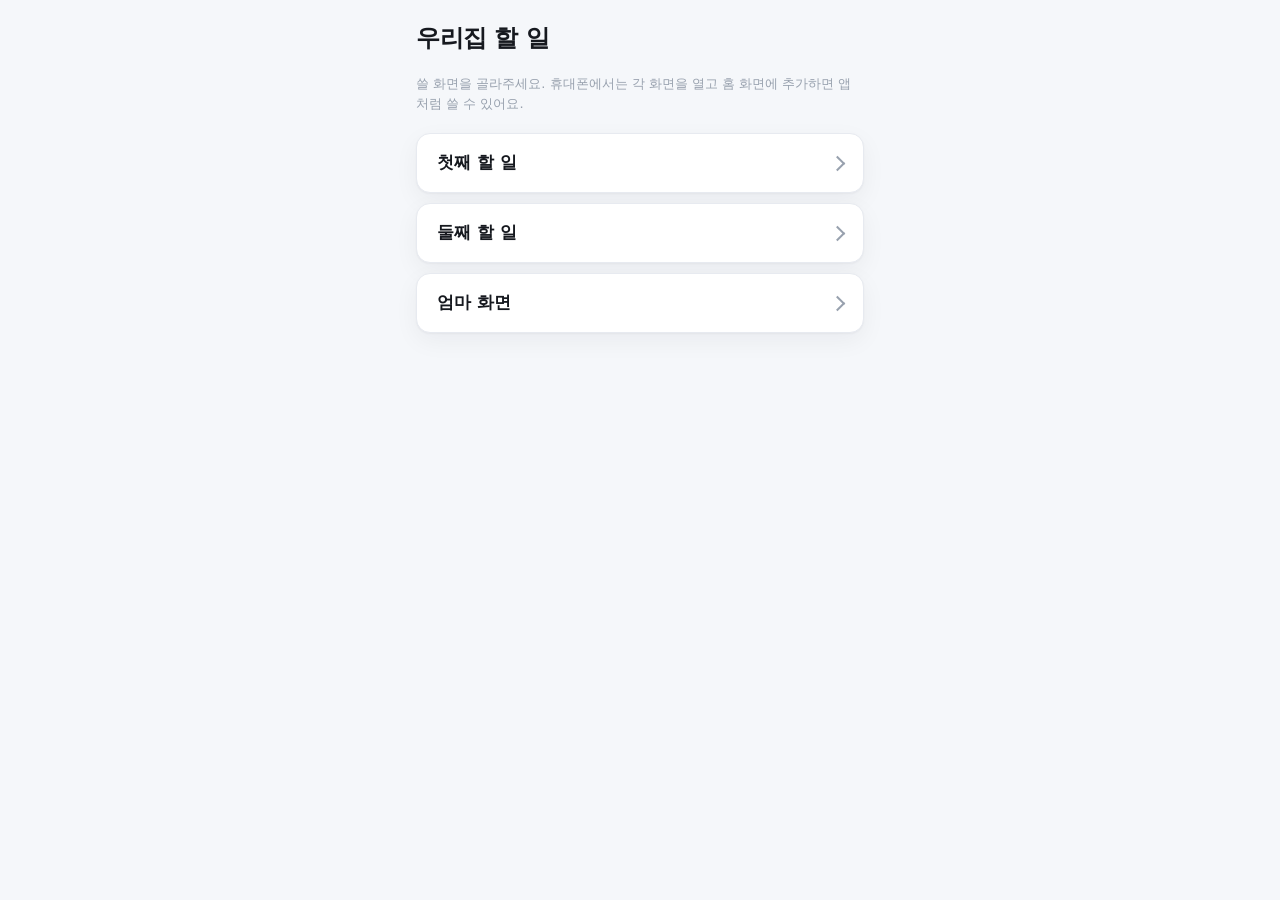
==== index.html @ 920c5533 "우리집 할 일 앱 두 딸이 각자 쓰는 할일 화면과 엄마가 숙제/일정을 보내는 화면으로 이루어진 가족용 할일 관리 앱. 바닐라 JS + Firebase(Firestore) + PWA" ====
<!DOCTYPE html>
<html lang="ko">
<head>
  <meta charset="UTF-8" />
  <meta name="viewport" content="width=device-width, initial-scale=1, viewport-fit=cover" />
  <title>우리집 할 일</title>
  <meta name="description" content="가족용 할일 관리 앱" />
  <meta name="theme-color" content="#10b981" />
  <link rel="stylesheet" href="css/style.css" />
  <link rel="apple-touch-icon" href="icons/daughter-180.png" />
</head>
<body>
  <div class="app">
    <header class="app-header">
      <h1>우리집 할 일</h1>
    </header>

    <main>
      <p class="hint">쓸 화면을 골라주세요. 휴대폰에서는 각 화면을 열고 홈 화면에 추가하면 앱처럼 쓸 수 있어요.</p>
      <ul class="home-links">
        <li><a class="home-link" href="daughter1.html">첫째 할 일</a></li>
        <li><a class="home-link" href="daughter2.html">둘째 할 일</a></li>
        <li><a class="home-link" href="mom.html">엄마 화면</a></li>
      </ul>
    </main>
  </div>

  <script type="module">
    if ("serviceWorker" in navigator) {
      navigator.serviceWorker.register("./service-worker.js").catch((err) => {
        console.warn("[pwa] 서비스워커 등록 실패:", err.message);
      });
    }
  </script>
</body>
</html>
---- css/style.css ----
/* ===========================================================================
   style.css — 딸들 할일 화면 공용 스타일

   설계 규칙 (지키면서 고쳐주세요)
   - 라이트 모드 한 가지만. 섹션마다 배경을 뒤집지 않는다.
   - 모서리 반경은 두 가지뿐: 버튼/탭/칩/뱃지 = 알약(999px), 카드/입력 = 14px.
   - 카테고리 색은 --cat-* 토큰이 유일한 출처다. 숙제=파랑, 개인스케줄=초록, 공부=보라.
   - 진행률은 초록, 주요 버튼은 잉크색. 카테고리 색과 겹치지 않게 일부러 분리했다.
   - 누르는 요소는 최소 44px 터치 영역을 갖는다.
   =========================================================================== */

:root {
  --bg: #f5f7fa;
  --surface: #ffffff;
  --ink: #16191f;
  --ink-soft: #5d6673;
  --ink-faint: #98a1ae;
  --line: #e7eaf0;
  --line-strong: #d5dae3;

  --progress: #10b981;
  --progress-soft: #d6f5e8;
  --danger: #dc2626;
  --danger-soft: #fdeaea;

  --cat-homework: #2563eb;
  --cat-homework-bg: #e7efff;
  --cat-schedule: #059669;
  --cat-schedule-bg: #e0f5ed;
  --cat-study: #7c3aed;
  --cat-study-bg: #f0e9ff;

  --radius: 14px;
  --pill: 999px;
  --tap: 44px;

  --shadow-soft: 0 1px 2px rgb(22 25 31 / 0.04), 0 8px 24px rgb(22 25 31 / 0.05);
}

* {
  box-sizing: border-box;
}

/* display를 지정한 요소(.send-bar 등)에서도 hidden 속성이 이기도록.
   브라우저 기본 [hidden]{display:none}은 클래스 규칙에 밀린다. */
[hidden] {
  display: none !important;
}

html {
  -webkit-text-size-adjust: 100%;
}

body {
  margin: 0;
  padding: 0 0 48px;
  background: var(--bg);
  color: var(--ink);
  font-family: "Pretendard", -apple-system, BlinkMacSystemFont, "Apple SD Gothic Neo",
    "Segoe UI", "Malgun Gothic", system-ui, sans-serif;
  font-size: 16px;
  line-height: 1.5;
  -webkit-font-smoothing: antialiased;
}

/* 모바일 세로가 기준. PC에서는 480px 컨테이너를 가운데 둔다. */
.app {
  max-width: 480px;
  margin: 0 auto;
  padding: 0 16px;
}

h1,
h2 {
  margin: 0;
  letter-spacing: -0.02em;
}

/* --- 상단: 제목 + 진행률 --------------------------------------------------- */

.app-header {
  position: sticky;
  top: 0;
  z-index: 10;
  background: var(--bg);
  padding: 20px 0 12px;
}

.app-header h1 {
  font-size: 24px;
  font-weight: 700;
}

.progress {
  margin-top: 14px;
  background: var(--surface);
  border: 1px solid var(--line);
  border-radius: var(--radius);
  padding: 14px 16px;
  box-shadow: var(--shadow-soft);
}

.progress-text {
  display: flex;
  align-items: baseline;
  justify-content: space-between;
  gap: 8px;
  font-variant-numeric: tabular-nums;
}

.progress-count {
  font-size: 17px;
  font-weight: 700;
}

.progress-percent {
  font-size: 15px;
  font-weight: 700;
  color: var(--progress);
}

.progress-track {
  margin-top: 10px;
  height: 10px;
  border-radius: var(--pill);
  background: var(--progress-soft);
  overflow: hidden;
}

.progress-fill {
  height: 100%;
  width: 0%;
  border-radius: var(--pill);
  background: linear-gradient(90deg, #34d399, var(--progress));
  transition: width 0.35s cubic-bezier(0.16, 1, 0.3, 1);
}

/* --- 카테고리 필터 탭 ------------------------------------------------------ */

.filters {
  display: flex;
  gap: 8px;
  overflow-x: auto;
  padding: 4px 0 12px;
  scrollbar-width: none;
}

.filters::-webkit-scrollbar {
  display: none;
}

.tab {
  flex: 0 0 auto;
  min-height: var(--tap);
  padding: 0 16px;
  border: 1px solid var(--line-strong);
  border-radius: var(--pill);
  background: var(--surface);
  color: var(--ink-soft);
  font: inherit;
  font-size: 15px;
  font-weight: 600;
  cursor: pointer;
  transition: transform 0.12s ease, background-color 0.15s ease, color 0.15s ease;
}

.tab:active {
  transform: scale(0.97);
}

/* 선택된 탭은 그 카테고리의 색을 그대로 입는다 */
.tab[aria-pressed="true"] {
  color: #fff;
  border-color: transparent;
}
.tab--all[aria-pressed="true"] {
  background: var(--ink);
}
.tab--homework[aria-pressed="true"] {
  background: var(--cat-homework);
}
.tab--schedule[aria-pressed="true"] {
  background: var(--cat-schedule);
}
.tab--study[aria-pressed="true"] {
  background: var(--cat-study);
}

/* --- 버튼 공통 ------------------------------------------------------------- */

.btn {
  min-height: var(--tap);
  padding: 0 18px;
  border: 1px solid transparent;
  border-radius: var(--pill);
  font: inherit;
  font-size: 16px;
  font-weight: 600;
  cursor: pointer;
  transition: transform 0.12s ease, background-color 0.15s ease;
}

.btn:active {
  transform: scale(0.98);
}

.btn--primary {
  background: var(--ink);
  color: #fff;
}

.btn--primary:disabled {
  background: var(--ink-faint);
  cursor: default;
}

.btn--ghost {
  background: transparent;
  border-color: var(--line-strong);
  color: var(--ink-soft);
}

.btn--danger {
  background: var(--danger);
  color: #fff;
}

.btn--block {
  display: block;
  width: 100%;
}

/* --- 할일 추가 ------------------------------------------------------------- */

.add {
  margin-bottom: 18px;
}

.add-form {
  margin-top: 12px;
  background: var(--surface);
  border: 1px solid var(--line);
  border-radius: var(--radius);
  padding: 16px;
  box-shadow: var(--shadow-soft);
}

.add-form label,
.field-label {
  display: block;
  margin-bottom: 6px;
  font-size: 13px;
  font-weight: 700;
  color: var(--ink-soft);
}

.field {
  width: 100%;
  min-height: var(--tap);
  padding: 10px 14px;
  border: 1px solid var(--line-strong);
  border-radius: var(--radius);
  background: #fff;
  color: var(--ink);
  font: inherit;
  font-size: 16px; /* 16px 미만이면 iOS가 입력 시 화면을 확대한다 */
}

.field::placeholder {
  color: var(--ink-faint);
}

.field:focus-visible,
.tab:focus-visible,
.btn:focus-visible,
.chip:focus-visible,
.icon-btn:focus-visible,
.todo-main:focus-visible,
.completed-toggle:focus-visible,
.check input:focus-visible + .check-box {
  outline: 3px solid rgb(37 99 235 / 0.45);
  outline-offset: 2px;
}

textarea.field {
  min-height: 96px;
  resize: vertical;
  line-height: 1.5;
}

.hint {
  margin: 6px 0 16px;
  font-size: 13px;
  color: var(--ink-faint);
}

.chip-group {
  display: flex;
  gap: 8px;
  margin-bottom: 16px;
}

.chip {
  flex: 1;
  min-height: var(--tap);
  padding: 0 10px;
  border: 1px solid var(--line-strong);
  border-radius: var(--pill);
  background: var(--surface);
  color: var(--ink-soft);
  font: inherit;
  font-size: 15px;
  font-weight: 600;
  cursor: pointer;
  transition: transform 0.12s ease;
}

.chip:active {
  transform: scale(0.97);
}

.chip--homework[aria-pressed="true"] {
  background: var(--cat-homework-bg);
  border-color: var(--cat-homework);
  color: var(--cat-homework);
}
.chip--schedule[aria-pressed="true"] {
  background: var(--cat-schedule-bg);
  border-color: var(--cat-schedule);
  color: var(--cat-schedule);
}
.chip--study[aria-pressed="true"] {
  background: var(--cat-study-bg);
  border-color: var(--cat-study);
  color: var(--cat-study);
}

.add-actions,
.edit-actions {
  display: flex;
  gap: 8px;
  margin-top: 16px;
}

.add-actions .btn--primary,
.edit-actions .btn--primary {
  flex: 1;
}

/* --- 할일 목록 ------------------------------------------------------------- */

.todo-list {
  list-style: none;
  margin: 0;
  padding: 0;
  display: grid;
  gap: 10px;
}

.todo {
  display: flex;
  align-items: flex-start;
  gap: 4px;
  background: var(--surface);
  border: 1px solid var(--line);
  border-radius: var(--radius);
  box-shadow: var(--shadow-soft);
}

/* 체크박스: 보이는 크기는 24px, 터치 영역은 44px */
.check {
  flex: 0 0 auto;
  display: flex;
  align-items: center;
  justify-content: center;
  width: var(--tap);
  min-height: var(--tap);
  padding-top: 8px;
  align-self: flex-start;
  cursor: pointer;
}

.check input {
  position: absolute;
  opacity: 0;
  width: 1px;
  height: 1px;
}

.check-box {
  width: 24px;
  height: 24px;
  border: 2px solid var(--line-strong);
  border-radius: 8px;
  background: #fff;
  transition: background-color 0.15s ease, border-color 0.15s ease;
}

.check input:checked + .check-box {
  background: var(--progress) url("data:image/svg+xml,%3Csvg xmlns='http://www.w3.org/2000/svg' viewBox='0 0 24 24' fill='none' stroke='white' stroke-width='3.4' stroke-linecap='round' stroke-linejoin='round'%3E%3Cpath d='M5 13l4 4L19 7'/%3E%3C/svg%3E")
    center / 16px 16px no-repeat;
  border-color: var(--progress);
}

/* 항목 본문 전체가 버튼 = 탭하면 수정 */
.todo-main {
  flex: 1;
  min-width: 0;
  min-height: var(--tap);
  padding: 12px 4px 12px 0;
  border: 0;
  background: none;
  color: inherit;
  font: inherit;
  text-align: left;
  cursor: pointer;
}

.todo-title {
  display: block;
  font-size: 16px;
  font-weight: 600;
  line-height: 1.4;
  word-break: break-word;
}

.todo-meta {
  display: flex;
  flex-wrap: wrap;
  align-items: center;
  gap: 6px;
  margin-top: 7px;
}

.badge {
  padding: 3px 10px;
  border-radius: var(--pill);
  font-size: 12px;
  font-weight: 700;
}

.badge--homework {
  background: var(--cat-homework-bg);
  color: var(--cat-homework);
}
.badge--schedule {
  background: var(--cat-schedule-bg);
  color: var(--cat-schedule);
}
.badge--study {
  background: var(--cat-study-bg);
  color: var(--cat-study);
}

.due {
  padding: 3px 8px;
  border-radius: var(--pill);
  background: #f0f2f6;
  color: var(--ink-soft);
  font-size: 12px;
  font-weight: 600;
}

.due--today,
.due--past {
  background: var(--danger-soft);
  color: var(--danger);
}

.from-mom,
.memo {
  font-size: 12px;
  color: var(--ink-faint);
}

.from-mom::before {
  content: "";
  display: inline-block;
  width: 6px;
  height: 6px;
  margin-right: 5px;
  border-radius: 50%;
  background: var(--cat-schedule);
  vertical-align: middle;
}

.icon-btn {
  flex: 0 0 auto;
  display: flex;
  align-items: center;
  justify-content: center;
  width: var(--tap);
  min-height: var(--tap);
  padding: 0;
  border: 0;
  background: none;
  color: var(--ink-faint);
  cursor: pointer;
  transition: color 0.15s ease, transform 0.12s ease;
}

.icon-btn svg {
  width: 20px;
  height: 20px;
}

.icon-btn:hover {
  color: var(--danger);
}

.icon-btn:active {
  transform: scale(0.92);
}

.empty {
  padding: 28px 16px;
  border: 1px dashed var(--line-strong);
  border-radius: var(--radius);
  color: var(--ink-faint);
  font-size: 15px;
  text-align: center;
}

/* 수정 / 삭제 확인 상태 */

.todo--editing,
.todo--confirming {
  display: block;
  padding: 16px;
}

.edit-form .field {
  margin-bottom: 12px;
}

.edit-row {
  display: flex;
  gap: 8px;
}

.edit-row .field {
  flex: 1;
  min-width: 0;
}

.todo--confirming {
  border-color: var(--danger);
}

.confirm-text {
  display: block;
  font-size: 15px;
  font-weight: 600;
  word-break: break-word;
}

.confirm-actions {
  display: flex;
  gap: 8px;
  margin-top: 14px;
}

.confirm-actions .btn {
  flex: 1;
}

/* --- 완료 섹션 ------------------------------------------------------------- */

.completed-section {
  margin-top: 24px;
}

.completed-toggle {
  display: flex;
  align-items: center;
  gap: 8px;
  width: 100%;
  min-height: var(--tap);
  padding: 0 4px;
  border: 0;
  background: none;
  color: var(--ink-soft);
  font: inherit;
  font-size: 15px;
  font-weight: 700;
  text-align: left;
  cursor: pointer;
}

.completed-toggle::after {
  content: "";
  width: 9px;
  height: 9px;
  border-right: 2px solid currentColor;
  border-bottom: 2px solid currentColor;
  transform: rotate(45deg) translate(-2px, -2px);
  transition: transform 0.2s ease;
}

.completed-toggle[aria-expanded="true"]::after {
  transform: rotate(-135deg) translate(-2px, -2px);
}

.todo-list.completed {
  margin-top: 8px;
}

.todo-list.completed .todo {
  background: #fbfcfd;
  box-shadow: none;
}

.todo-list.completed .todo-title {
  color: var(--ink-faint);
  text-decoration: line-through;
  font-weight: 500;
}

.todo-list.completed .badge,
.todo-list.completed .due {
  opacity: 0.6;
}

#delete-completed-btn {
  width: 100%;
  margin-top: 12px;
  border-color: var(--line-strong);
  background: transparent;
  color: var(--danger);
}

#delete-completed-btn.is-confirming {
  background: var(--danger);
  border-color: var(--danger);
  color: #fff;
}

/* --- 상태 메시지 ----------------------------------------------------------- */

.status {
  margin: 20px 0 0;
  padding: 12px 14px;
  border-radius: var(--radius);
  background: var(--surface);
  border: 1px solid var(--line);
  color: var(--ink-soft);
  font-size: 14px;
  text-align: center;
}

.status[data-error="true"] {
  background: var(--danger-soft);
  border-color: #f5c2c2;
  color: var(--danger);
}

/* --- 접근성 ---------------------------------------------------------------- */

@media (prefers-reduced-motion: reduce) {
  * {
    transition: none !important;
    animation: none !important;
  }
}

/* ===========================================================================
   엄마 화면 (mom.html)
   딸 화면과 같은 토큰/반경/터치 규칙을 그대로 쓴다.
   다른 점은 PC에서도 쓰기 때문에 컨테이너가 넓고, 입력 카드가 여러 열로 깔린다는 것.
   =========================================================================== */

.app--wide {
  max-width: 960px;
}

.card {
  background: var(--surface);
  border: 1px solid var(--line);
  border-radius: var(--radius);
  padding: 16px;
  box-shadow: var(--shadow-soft);
}

.card label {
  display: block;
  margin-bottom: 6px;
  font-size: 13px;
  font-weight: 700;
  color: var(--ink-soft);
}

.field--tall {
  min-height: 140px;
  resize: vertical;
  line-height: 1.6;
}

/* --- 입력 / 현황 보기 탭 --------------------------------------------------- */

.mom-tabs {
  display: flex;
  gap: 4px;
  margin-top: 14px;
  padding: 4px;
  background: #eaedf3;
  border-radius: var(--pill);
}

.mom-tab {
  flex: 1;
  min-height: var(--tap);
  border: 0;
  border-radius: var(--pill);
  background: transparent;
  color: var(--ink-soft);
  font: inherit;
  font-size: 15px;
  font-weight: 700;
  cursor: pointer;
  transition: background-color 0.15s ease, color 0.15s ease;
}

.mom-tab[aria-selected="true"] {
  background: var(--surface);
  color: var(--ink);
  box-shadow: 0 1px 3px rgb(22 25 31 / 0.12);
}

.mom-tab:focus-visible {
  outline: 3px solid rgb(37 99 235 / 0.45);
  outline-offset: 2px;
}

/* --- 입력 탭: 항목 카드 ---------------------------------------------------- */

.draft-count {
  margin: 22px 0 10px;
  font-size: 14px;
  font-weight: 700;
  color: var(--ink-soft);
}

.draft-list {
  list-style: none;
  margin: 0;
  padding: 0;
  display: grid;
  gap: 12px;
  /* 모바일은 1열, 넓어지면 자동으로 여러 열 */
  grid-template-columns: 1fr;
}

@media (min-width: 640px) {
  .draft-list {
    grid-template-columns: repeat(auto-fill, minmax(300px, 1fr));
  }
}

.draft-card {
  background: var(--surface);
  border: 1px solid var(--line);
  border-radius: var(--radius);
  padding: 14px;
  box-shadow: var(--shadow-soft);
}

.draft-head {
  display: flex;
  align-items: center;
  gap: 6px;
}

.draft-head .field {
  flex: 1;
  min-width: 0;
  font-weight: 600;
}

.draft-head .icon-btn {
  font-size: 18px;
  line-height: 1;
}

.draft-card .chip-group {
  margin: 12px 0;
}

/* 카드가 좁아서 "개인스케줄"이 두 줄로 깨지지 않게 살짝 조인다 */
.draft-card .chip {
  padding: 0 6px;
  font-size: 14px;
  white-space: nowrap;
}

.draft-bottom {
  display: flex;
  flex-wrap: wrap;
  gap: 8px;
  align-items: center;
}

.draft-bottom .field {
  flex: 1;
  min-width: 150px;
}

/* 받는 사람 토글 */
.recipients {
  display: flex;
  gap: 6px;
}

.toggle {
  min-height: var(--tap);
  padding: 0 14px;
  border: 1px solid var(--line-strong);
  border-radius: var(--pill);
  background: var(--surface);
  color: var(--ink-faint);
  font: inherit;
  font-size: 14px;
  font-weight: 700;
  cursor: pointer;
  transition: transform 0.12s ease, background-color 0.15s ease, color 0.15s ease;
}

.toggle:active {
  transform: scale(0.97);
}

.toggle[aria-pressed="true"] {
  background: var(--ink);
  border-color: var(--ink);
  color: #fff;
}

.toggle::before {
  content: "＋";
  margin-right: 5px;
  font-weight: 700;
}

.toggle[aria-pressed="true"]::before {
  content: "✓";
}

.send-bar {
  position: sticky;
  bottom: 0;
  display: flex;
  gap: 8px;
  margin-top: 18px;
  padding: 12px 0;
  background: linear-gradient(180deg, rgb(245 247 250 / 0), var(--bg) 30%);
}

.send-bar .btn--primary {
  flex: 1;
}

/* --- 현황 보기 탭 ---------------------------------------------------------- */

.cat-progress {
  display: grid;
  gap: 8px;
  margin-top: 14px;
  padding-top: 14px;
  border-top: 1px solid var(--line);
}

.cat-row {
  display: flex;
  align-items: center;
  gap: 10px;
}

.cat-row .badge {
  flex: 0 0 88px;
  text-align: center;
  white-space: nowrap; /* "개인스케줄"이 두 줄로 깨지지 않게 */
}

.cat-track {
  flex: 1;
  height: 8px;
  border-radius: var(--pill);
  background: #eef0f4;
  overflow: hidden;
}

.cat-fill {
  height: 100%;
  width: 0%;
  border-radius: var(--pill);
  transition: width 0.35s cubic-bezier(0.16, 1, 0.3, 1);
}

.cat-fill--homework {
  background: var(--cat-homework);
}
.cat-fill--schedule {
  background: var(--cat-schedule);
}
.cat-fill--study {
  background: var(--cat-study);
}

.cat-num {
  flex: 0 0 auto;
  min-width: 42px;
  text-align: right;
  font-size: 13px;
  font-weight: 700;
  color: var(--ink-soft);
  font-variant-numeric: tabular-nums;
}

.notice {
  margin: 18px 0 12px;
  padding: 12px 14px;
  border-radius: var(--radius);
  background: #eef3ff;
  border: 1px solid #d5e2fb;
  color: #24457f;
  font-size: 14px;
}

/* 읽기 전용 목록: 누를 수 있는 요소를 아예 만들지 않는다 */
.watch-list {
  list-style: none;
  margin: 0;
  padding: 0;
  display: grid;
  gap: 8px;
}

.watch-item {
  display: flex;
  align-items: flex-start;
  gap: 12px;
  padding: 14px 16px;
  background: var(--surface);
  border: 1px solid var(--line);
  border-radius: var(--radius);
}

.watch-mark {
  flex: 0 0 auto;
  display: flex;
  align-items: center;
  justify-content: center;
  width: 24px;
  height: 24px;
  margin-top: 1px;
  border: 2px solid var(--line-strong);
  border-radius: 8px;
  color: transparent;
  font-size: 14px;
  font-weight: 700;
}

.watch-item.is-done .watch-mark {
  background: var(--progress);
  border-color: var(--progress);
  color: #fff;
}

.watch-body {
  min-width: 0;
}

.watch-title {
  display: block;
  font-size: 16px;
  font-weight: 600;
  line-height: 1.4;
  word-break: break-word;
}

.watch-item.is-done {
  background: #fbfcfd;
}

.watch-item.is-done .watch-title {
  color: var(--ink-faint);
  text-decoration: line-through;
  font-weight: 500;
}

.watch-item.is-done .badge,
.watch-item.is-done .due {
  opacity: 0.6;
}

/* --- 시작 화면 (index.html) ------------------------------------------------ */

.home-links {
  list-style: none;
  margin: 20px 0 0;
  padding: 0;
  display: grid;
  gap: 10px;
}

.home-link {
  display: flex;
  align-items: center;
  min-height: 60px;
  padding: 0 20px;
  background: var(--surface);
  border: 1px solid var(--line);
  border-radius: var(--radius);
  box-shadow: var(--shadow-soft);
  color: var(--ink);
  font-size: 17px;
  font-weight: 700;
  text-decoration: none;
}

.home-link::after {
  content: "";
  margin-left: auto;
  width: 9px;
  height: 9px;
  border-top: 2px solid var(--ink-faint);
  border-right: 2px solid var(--ink-faint);
  transform: rotate(45deg);
}

.home-link:active {
  transform: scale(0.99);
}
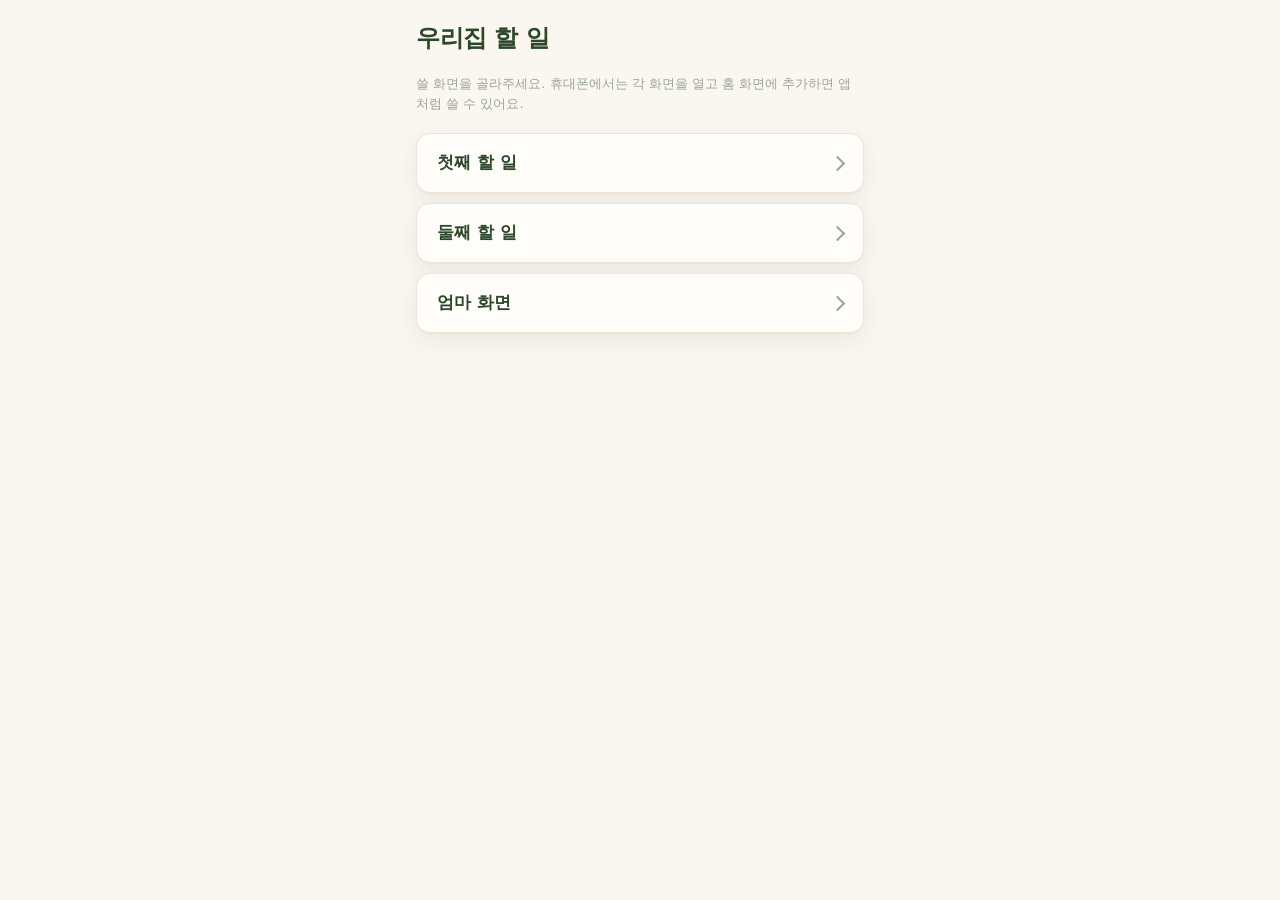
==== commit d6cb83dc: "학원 메시지 인식: 과목 자동 판별 + 세부 항목별 체크, 파스텔 팔레트 학원 알림장 형태가 학원마다 달라서, 공통 구조(머리말 → 과제 시작 표시 → 번호 항목 → 맺음말)를 읽" ====
--- a/index.html
+++ b/index.html
@@ -5,7 +5,7 @@
   <meta name="viewport" content="width=device-width, initial-scale=1, viewport-fit=cover" />
   <title>우리집 할 일</title>
   <meta name="description" content="가족용 할일 관리 앱" />
-  <meta name="theme-color" content="#10b981" />
+  <meta name="theme-color" content="#679f9f" />
   <link rel="stylesheet" href="css/style.css" />
   <link rel="apple-touch-icon" href="icons/daughter-180.png" />
 </head>
--- a/css/style.css
+++ b/css/style.css
@@ -4,37 +4,46 @@
    설계 규칙 (지키면서 고쳐주세요)
    - 라이트 모드 한 가지만. 섹션마다 배경을 뒤집지 않는다.
    - 모서리 반경은 두 가지뿐: 버튼/탭/칩/뱃지 = 알약(999px), 카드/입력 = 14px.
-   - 카테고리 색은 --cat-* 토큰이 유일한 출처다. 숙제=파랑, 개인스케줄=초록, 공부=보라.
-   - 진행률은 초록, 주요 버튼은 잉크색. 카테고리 색과 겹치지 않게 일부러 분리했다.
+   - 팔레트: heather(보라) / viridian(청록) / sandstone(모래) / candy(분홍) / azur(짙은초록).
+     원색은 :root 맨 위에 모아 두었다. 색을 바꿀 일이 있으면 거기만 고친다.
+   - 카테고리 색은 --cat-* 토큰, 과목 색은 --sub-* 토큰이 유일한 출처다.
+   - 진행률은 viridian, 주요 버튼은 azur. 카테고리/과목 색과 겹치지 않게 분리했다.
    - 누르는 요소는 최소 44px 터치 영역을 갖는다.
    =========================================================================== */
 
 :root {
-  --bg: #f5f7fa;
-  --surface: #ffffff;
-  --ink: #16191f;
-  --ink-soft: #5d6673;
-  --ink-faint: #98a1ae;
-  --line: #e7eaf0;
-  --line-strong: #d5dae3;
-
-  --progress: #10b981;
-  --progress-soft: #d6f5e8;
-  --danger: #dc2626;
-  --danger-soft: #fdeaea;
-
-  --cat-homework: #2563eb;
-  --cat-homework-bg: #e7efff;
-  --cat-schedule: #059669;
-  --cat-schedule-bg: #e0f5ed;
-  --cat-study: #7c3aed;
-  --cat-study-bg: #f0e9ff;
+  /* 팔레트 원색 (파리 파스텔) — 다른 색을 쓰려면 여기만 고친다 */
+  --heather: #877499;
+  --viridian: #679f9f;
+  --sandstone: #e6d4bf;
+  --candy: #e18299;
+  --azur: #2d4729;
+
+  --bg: #faf6f0;          /* sandstone을 아주 연하게 */
+  --surface: #fffdfa;
+  --ink: #2d4729;         /* azur — 짙은 초록을 본문색으로 */
+  --ink-soft: #5e7358;
+  --ink-faint: #9ba795;
+  --line: #efe5d8;
+  --line-strong: #dfcdb6;
+
+  --progress: #679f9f;    /* viridian */
+  --progress-soft: #dfedec;
+  --danger: #b04a66;      /* candy를 진하게 */
+  --danger-soft: #fbe7eb;
+
+  --cat-homework: #3a6566;      /* viridian 진하게 */
+  --cat-homework-bg: #dfedec;
+  --cat-schedule: #b04a66;      /* candy 진하게 */
+  --cat-schedule-bg: #fbe4ea;
+  --cat-study: #6f5c82;         /* heather 진하게 */
+  --cat-study-bg: #eee7f3;
 
   --radius: 14px;
   --pill: 999px;
   --tap: 44px;
 
-  --shadow-soft: 0 1px 2px rgb(22 25 31 / 0.04), 0 8px 24px rgb(22 25 31 / 0.05);
+  --shadow-soft: 0 1px 2px rgb(45 71 41 / 0.05), 0 8px 24px rgb(45 71 41 / 0.07);
 }
 
 * {
@@ -131,7 +140,7 @@
   height: 100%;
   width: 0%;
   border-radius: var(--pill);
-  background: linear-gradient(90deg, #34d399, var(--progress));
+  background: linear-gradient(90deg, #8fc5c3, var(--progress));
   transition: width 0.35s cubic-bezier(0.16, 1, 0.3, 1);
 }
 
@@ -218,6 +227,16 @@
   background: transparent;
   border-color: var(--line-strong);
   color: var(--ink-soft);
+}
+
+.btn--ghost:disabled {
+  color: var(--ink-faint);
+  cursor: default;
+}
+
+/* 비활성 버튼은 눌리는 느낌을 주지 않는다 */
+.btn:disabled:active {
+  transform: none;
 }
 
 .btn--danger {
@@ -260,7 +279,7 @@
   padding: 10px 14px;
   border: 1px solid var(--line-strong);
   border-radius: var(--radius);
-  background: #fff;
+  background: var(--surface);
   color: var(--ink);
   font: inherit;
   font-size: 16px; /* 16px 미만이면 iOS가 입력 시 화면을 확대한다 */
@@ -278,7 +297,7 @@
 .todo-main:focus-visible,
 .completed-toggle:focus-visible,
 .check input:focus-visible + .check-box {
-  outline: 3px solid rgb(37 99 235 / 0.45);
+  outline: 3px solid rgb(103 159 159 / 0.55);
   outline-offset: 2px;
 }
 
@@ -392,7 +411,7 @@
   height: 24px;
   border: 2px solid var(--line-strong);
   border-radius: 8px;
-  background: #fff;
+  background: var(--surface);
   transition: background-color 0.15s ease, border-color 0.15s ease;
 }
 
@@ -420,8 +439,9 @@
   display: block;
   font-size: 16px;
   font-weight: 600;
-  line-height: 1.4;
+  line-height: 1.45;
   word-break: break-word;
+  white-space: pre-wrap; /* 알림장처럼 여러 줄인 제목의 줄바꿈을 살린다 */
 }
 
 .todo-meta {
@@ -455,7 +475,7 @@
 .due {
   padding: 3px 8px;
   border-radius: var(--pill);
-  background: #f0f2f6;
+  background: #f1eae0;
   color: var(--ink-soft);
   font-size: 12px;
   font-weight: 600;
@@ -552,6 +572,7 @@
   font-size: 15px;
   font-weight: 600;
   word-break: break-word;
+  white-space: pre-wrap;
 }
 
 .confirm-actions {
@@ -606,7 +627,7 @@
 }
 
 .todo-list.completed .todo {
-  background: #fbfcfd;
+  background: #fbf8f3;
   box-shadow: none;
 }
 
@@ -650,7 +671,7 @@
 
 .status[data-error="true"] {
   background: var(--danger-soft);
-  border-color: #f5c2c2;
+  border-color: #f2cfd6;
   color: var(--danger);
 }
 
@@ -702,7 +723,7 @@
   gap: 4px;
   margin-top: 14px;
   padding: 4px;
-  background: #eaedf3;
+  background: #efe6da;
   border-radius: var(--pill);
 }
 
@@ -723,11 +744,11 @@
 .mom-tab[aria-selected="true"] {
   background: var(--surface);
   color: var(--ink);
-  box-shadow: 0 1px 3px rgb(22 25 31 / 0.12);
+  box-shadow: 0 1px 3px rgb(45 71 41 / 0.14);
 }
 
 .mom-tab:focus-visible {
-  outline: 3px solid rgb(37 99 235 / 0.45);
+  outline: 3px solid rgb(103 159 159 / 0.55);
   outline-offset: 2px;
 }
 
@@ -738,6 +759,11 @@
   font-size: 14px;
   font-weight: 700;
   color: var(--ink-soft);
+}
+
+/* 보낼 항목이 없을 때의 안내 문구는 옅게 */
+.draft-count:not(:empty) {
+  line-height: 1.5;
 }
 
 .draft-list {
@@ -776,6 +802,14 @@
   font-weight: 600;
 }
 
+/* 여러 줄 제목을 편집할 때 */
+.draft-head textarea.field,
+.edit-form textarea.field {
+  min-height: 0;
+  line-height: 1.5;
+  resize: vertical;
+}
+
 .draft-head .icon-btn {
   font-size: 18px;
   line-height: 1;
@@ -851,7 +885,7 @@
   gap: 8px;
   margin-top: 18px;
   padding: 12px 0;
-  background: linear-gradient(180deg, rgb(245 247 250 / 0), var(--bg) 30%);
+  background: linear-gradient(180deg, rgb(250 246 240 / 0), var(--bg) 30%);
 }
 
 .send-bar .btn--primary {
@@ -884,7 +918,7 @@
   flex: 1;
   height: 8px;
   border-radius: var(--pill);
-  background: #eef0f4;
+  background: #f1eae0;
   overflow: hidden;
 }
 
@@ -919,9 +953,9 @@
   margin: 18px 0 12px;
   padding: 12px 14px;
   border-radius: var(--radius);
-  background: #eef3ff;
-  border: 1px solid #d5e2fb;
-  color: #24457f;
+  background: #f2edf7;
+  border: 1px solid #e3d8ec;
+  color: #5b4a70;
   font-size: 14px;
 }
 
@@ -973,12 +1007,13 @@
   display: block;
   font-size: 16px;
   font-weight: 600;
-  line-height: 1.4;
+  line-height: 1.45;
   word-break: break-word;
+  white-space: pre-wrap;
 }
 
 .watch-item.is-done {
-  background: #fbfcfd;
+  background: #fbf8f3;
 }
 
 .watch-item.is-done .watch-title {
@@ -1030,3 +1065,173 @@
 .home-link:active {
   transform: scale(0.99);
 }
+
+/* ===========================================================================
+   과목 + 세부 항목 (학원 숙제)
+   =========================================================================== */
+:root {
+  --sub-math: #2d4729;          /* azur */
+  --sub-math-bg: #e3ebdf;
+  --sub-english: #8f5f2c;       /* sandstone 진하게 */
+  --sub-english-bg: #f5ebdc;
+  --sub-science: #3a6566;       /* viridian */
+  --sub-science-bg: #dfedec;
+  --sub-korean: #b04a66;        /* candy */
+  --sub-korean-bg: #fbe4ea;
+  --sub-social: #6f5c82;        /* heather */
+  --sub-social-bg: #eee7f3;
+  --sub-etc: #6e7a6c;
+  --sub-etc-bg: #ecede9;
+}
+
+/* 과목 뱃지 — 카테고리 뱃지와 구분되도록 테두리를 준다 */
+.badge--subject {
+  border: 1px solid currentColor;
+}
+
+.subject--math    { background: var(--sub-math-bg);    color: var(--sub-math); }
+.subject--english { background: var(--sub-english-bg); color: var(--sub-english); }
+.subject--science { background: var(--sub-science-bg); color: var(--sub-science); }
+.subject--korean  { background: var(--sub-korean-bg);  color: var(--sub-korean); }
+.subject--social  { background: var(--sub-social-bg);  color: var(--sub-social); }
+.subject--etc     { background: var(--sub-etc-bg);     color: var(--sub-etc); }
+
+/* 숙제 카드: 요약 줄 + 세부 항목 목록 */
+.todo {
+  display: block;
+}
+
+.todo-row {
+  display: flex;
+  align-items: flex-start;
+  gap: 4px;
+}
+
+.item-count {
+  padding: 2px 8px;
+  border-radius: var(--pill);
+  background: #f1eae0;
+  color: var(--ink-soft);
+  font-size: 12px;
+  font-weight: 700;
+  font-variant-numeric: tabular-nums;
+}
+
+.subitems {
+  list-style: none;
+  margin: 0;
+  padding: 2px 14px 12px 44px; /* 왼쪽은 위 체크박스와 줄 맞춤 */
+  display: grid;
+  gap: 2px;
+  border-top: 1px solid var(--line);
+  margin-top: 2px;
+  padding-top: 8px;
+}
+
+.subitem {
+  display: flex;
+  align-items: flex-start;
+  gap: 6px;
+}
+
+.check--sub {
+  width: 34px;
+  min-height: 34px;
+  padding-top: 4px;
+  margin-left: -6px;
+}
+
+.check--sub .check-box {
+  width: 20px;
+  height: 20px;
+  border-radius: 6px;
+  background-size: 13px 13px;
+}
+
+.subitem-text {
+  flex: 1;
+  padding: 7px 0;
+  font-size: 15px;
+  line-height: 1.45;
+  color: var(--ink-soft);
+  word-break: break-word;
+}
+
+.subitem.is-done .subitem-text {
+  color: var(--ink-faint);
+  text-decoration: line-through;
+}
+
+/* --- 엄마 화면: 과목 선택 + 세부 항목 편집 -------------------------------- */
+
+.subject-row {
+  display: flex;
+  flex-wrap: wrap;
+  gap: 6px;
+  margin-bottom: 12px;
+}
+
+.subject-chip {
+  min-height: 36px;
+  padding: 0 12px;
+  border: 1px solid var(--line-strong);
+  border-radius: var(--pill);
+  background: var(--surface);
+  color: var(--ink-faint);
+  font: inherit;
+  font-size: 13px;
+  font-weight: 700;
+  cursor: pointer;
+}
+
+.subject-chip[aria-pressed="true"] {
+  border-color: currentColor;
+}
+
+.subject-chip.subject--math[aria-pressed="true"]    { background: var(--sub-math-bg);    color: var(--sub-math); }
+.subject-chip.subject--english[aria-pressed="true"] { background: var(--sub-english-bg); color: var(--sub-english); }
+.subject-chip.subject--science[aria-pressed="true"] { background: var(--sub-science-bg); color: var(--sub-science); }
+.subject-chip.subject--korean[aria-pressed="true"]  { background: var(--sub-korean-bg);  color: var(--sub-korean); }
+.subject-chip.subject--social[aria-pressed="true"]  { background: var(--sub-social-bg);  color: var(--sub-social); }
+.subject-chip.subject--etc[aria-pressed="true"]     { background: var(--sub-etc-bg);     color: var(--sub-etc); }
+
+.draft-items-label {
+  margin: 4px 0 6px;
+  font-size: 13px;
+  font-weight: 700;
+  color: var(--ink-soft);
+}
+
+.draft-items {
+  list-style: none;
+  margin: 0;
+  padding: 0;
+  display: grid;
+  gap: 6px;
+}
+
+.draft-item {
+  display: flex;
+  align-items: center;
+  gap: 4px;
+}
+
+.draft-item .field {
+  flex: 1;
+  min-width: 0;
+  min-height: 40px;
+  padding: 6px 12px;
+  font-size: 15px;
+}
+
+.draft-memo {
+  margin: 10px 0 0;
+  font-size: 13px;
+  line-height: 1.5;
+  color: var(--ink-faint);
+}
+
+/* 하단에 붙어 있는 보내기 바에 마지막 카드가 가리지 않도록 여백을 둔다 */
+#panel-input {
+  padding-bottom: 84px;
+}
